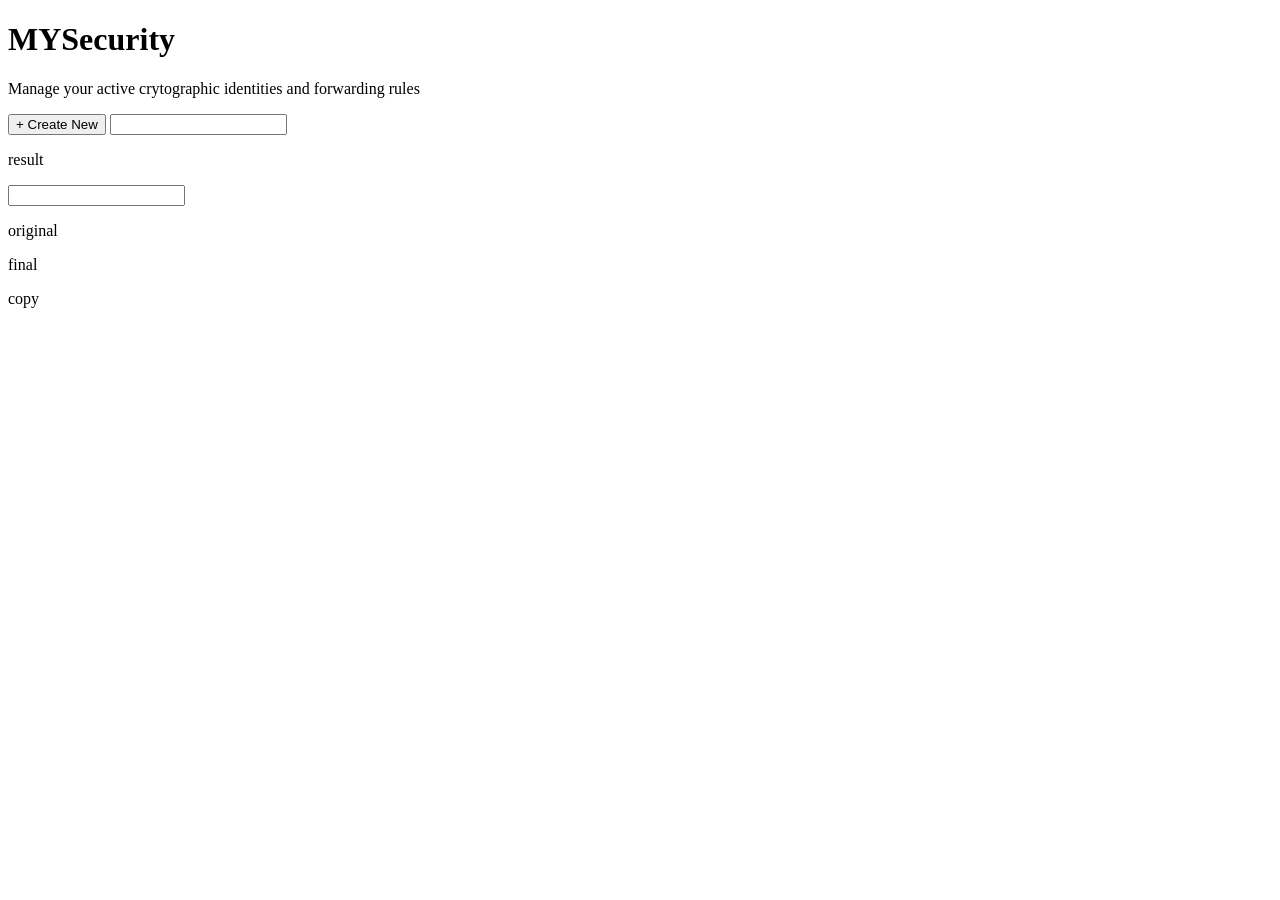
==== index.html @ fe8cbb9d "completing the first step" ====
<!DOCTYPE html>
<html lang="en">

    <head>
        <meta charset="UTF-8">
        <meta name="viewport" content="width=device-width, initial-scale=1.0">
        <title>Email Masker</title>
    </head>

    <body>

        <div class="container">

            <h1>MYSecurity</h1>

            <p>Manage your active crytographic identities and forwarding rules</p>

            <button id="button01"><span>+</span> Create New</button>

            <input type="text" id="input">

            <div class="resultBox">
                <div>
                    <p>result</p>
                    <input type="text">
                </div>
                <div>
                    <p id="resultOrg">original</p>
                    <p id="resultFin">final</p>
                </div>
                <div>
                    <p>copy</p>

                </div>
            </div>

        </div>

        <script src-"/script.js"></script>
        
    </body>

</html>
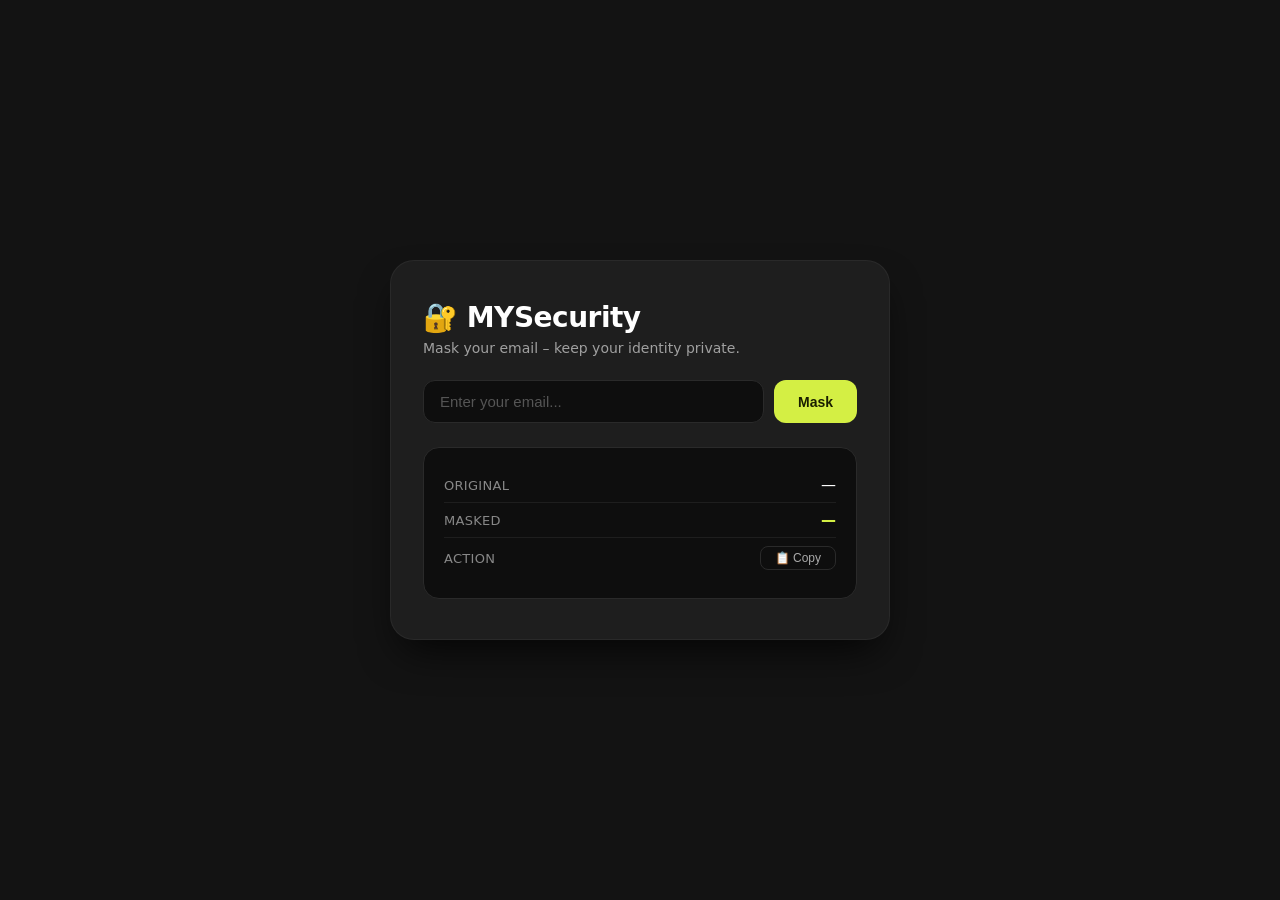
==== commit 14460b4a: "final commit" ====
--- a/index.html
+++ b/index.html
@@ -6,36 +6,38 @@
         <meta charset="UTF-8">
         <meta name="viewport" content="width=device-width, initial-scale=1.0">
         <title>Email Masker</title>
+        <link rel="stylesheet" href="style.css">
     </head>
 
     <body>
+<div class="container">
 
-        <div class="container">
+    <h1>🔐 MYSecurity</h1>
+    <p class="sub">Mask your email – keep your identity private.</p>
 
-            <h1>MYSecurity</h1>
+    <!-- INPUT + BUTTON -->
+    <div class="input-group">
+      <input type="text" id="emailInput" placeholder="Enter your email..." />
+      <button class="btn-mask" id="maskBtn">Mask</button>
+    </div>
 
-            <p>Manage your active crytographic identities and forwarding rules</p>
+    <!-- RESULT -->
+    <div class="result-box" id="resultBox">
+      <div class="result-row">
+        <span class="label">Original</span>
+        <span class="value" id="originalDisplay">—</span>
+      </div>
+      <div class="result-row">
+        <span class="label">Masked</span>
+        <span class="value masked" id="maskedDisplay">—</span>
+      </div>
+      <div class="result-row">
+        <span class="label">Action</span>
+        <button class="copy-btn" id="copyBtn">📋 Copy</button>
+      </div>
+    </div>
 
-            <button id="button01"><span>+</span> Create New</button>
-
-            <input type="text" id="input">
-
-            <div class="resultBox">
-                <div>
-                    <p>result</p>
-                    <input type="text">
-                </div>
-                <div>
-                    <p id="resultOrg">original</p>
-                    <p id="resultFin">final</p>
-                </div>
-                <div>
-                    <p>copy</p>
-
-                </div>
-            </div>
-
-        </div>
+  </div>
 
         <script src-"/script.js"></script>
         
--- a/style.css
+++ b/style.css
@@ -0,0 +1,149 @@
+* {
+      margin: 0;
+      padding: 0;
+      box-sizing: border-box;
+    }
+
+    body {
+      background: #131313;
+      font-family: 'Segoe UI', system-ui, sans-serif;
+      min-height: 100vh;
+      display: flex;
+      align-items: center;
+      justify-content: center;
+      padding: 20px;
+    }
+
+    .container {
+      background: #1e1e1e;
+      padding: 40px 32px;
+      border-radius: 24px;
+      max-width: 500px;
+      width: 100%;
+      border: 1px solid rgba(255, 255, 255, 0.05);
+      box-shadow: 0 20px 40px -12px rgba(0, 0, 0, 0.8);
+    }
+
+    h1 {
+      color: #ffffff;
+      font-size: 28px;
+      font-weight: 700;
+      letter-spacing: -0.5px;
+      margin-bottom: 6px;
+    }
+
+    .sub {
+      color: #a0a0a0;
+      font-size: 14px;
+      margin-bottom: 24px;
+    }
+
+    .input-group {
+      display: flex;
+      gap: 10px;
+      margin-bottom: 24px;
+    }
+
+    input[type="text"] {
+      flex: 1;
+      padding: 12px 16px;
+      border-radius: 12px;
+      border: 1px solid #2a2a2a;
+      background: #0e0e0e;
+      color: #ffffff;
+      font-size: 15px;
+      outline: none;
+      transition: border 0.2s;
+    }
+
+    input[type="text"]:focus {
+      border-color: #d4ef44;
+    }
+
+    input[type="text"]::placeholder {
+      color: #555;
+    }
+
+    .btn-mask {
+      background: #d4ef44;
+      color: #191e00;
+      border: none;
+      padding: 12px 24px;
+      border-radius: 12px;
+      font-weight: 700;
+      font-size: 14px;
+      cursor: pointer;
+      transition: 0.2s;
+      white-space: nowrap;
+    }
+
+    .btn-mask:hover {
+      background: #c0d83a;
+      transform: scale(1.02);
+    }
+
+    /* ===== RESULT BOX ===== */
+    .result-box {
+      background: #0e0e0e;
+      border-radius: 16px;
+      padding: 20px;
+      border: 1px solid #2a2a2a;
+      margin-top: 8px;
+    }
+
+    .result-row {
+      display: flex;
+      justify-content: space-between;
+      align-items: center;
+      padding: 8px 0;
+      border-bottom: 1px solid #1e1e1e;
+    }
+
+    .result-row:last-child {
+      border-bottom: none;
+    }
+
+    .label {
+      color: #888;
+      font-size: 13px;
+      font-weight: 500;
+      text-transform: uppercase;
+      letter-spacing: 0.3px;
+    }
+
+    .value {
+      color: #ffffff;
+      font-size: 15px;
+      font-weight: 500;
+      word-break: break-all;
+      text-align: right;
+      max-width: 70%;
+    }
+
+    .value.masked {
+      color: #d4ef44;
+      font-weight: 600;
+    }
+
+    .copy-btn {
+      background: transparent;
+      border: 1px solid #2a2a2a;
+      color: #aaa;
+      padding: 4px 14px;
+      border-radius: 8px;
+      font-size: 12px;
+      cursor: pointer;
+      transition: 0.2s;
+    }
+
+    .copy-btn:hover {
+      border-color: #d4ef44;
+      color: #d4ef44;
+    }
+
+    .empty-state {
+      color: #555;
+      font-size: 14px;
+      text-align: center;
+      padding: 12px 0;
+    }
